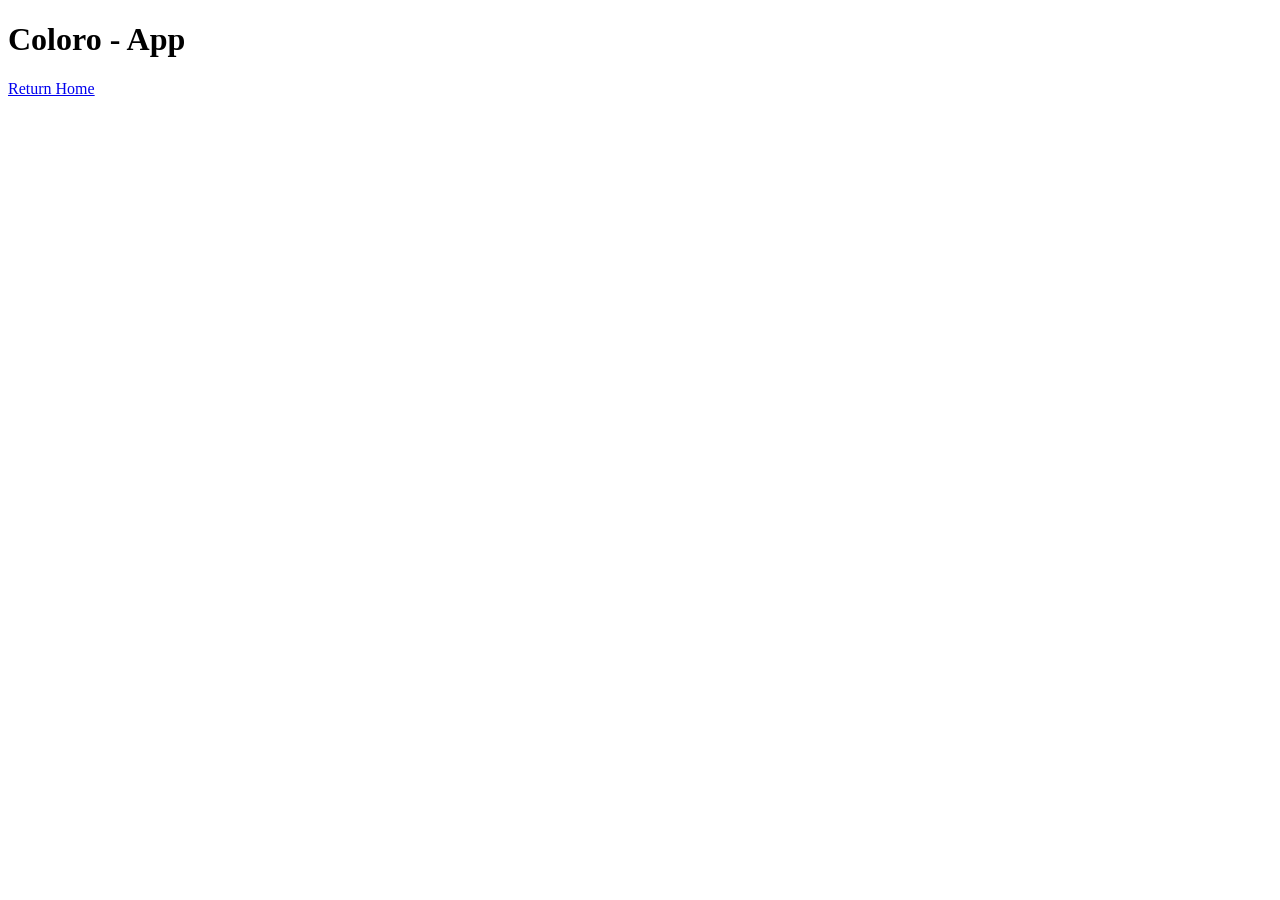
==== app.html @ 9630f3d0 "initial commit: the basic algorithms, however waiting on a rewrite to support the new color object" ====
<!DOCTYPE html>
<html lang="en">
<head>
    <meta charset="UTF-8">
    <meta name="viewport" content="width=device-width, initial-scale=1.0">
    <title>App - Coloro</title>
    <link rel="stylesheet" href="styles.css">
    <script src="./scripts/app.js" type="module"></script>
</head>
<body>
    <h1>Coloro - App</h1>
    <a href="index.html" class="button">Return Home</a>
    <div id="color-container"></div>
</body>
</html>
---- styles.css ----
#color-container {
    display: flex;
    gap: 10px;
    margin: 10px;
}

.color {
    height: 100px;
    width: 100px;
    border: 2px solid black;
}
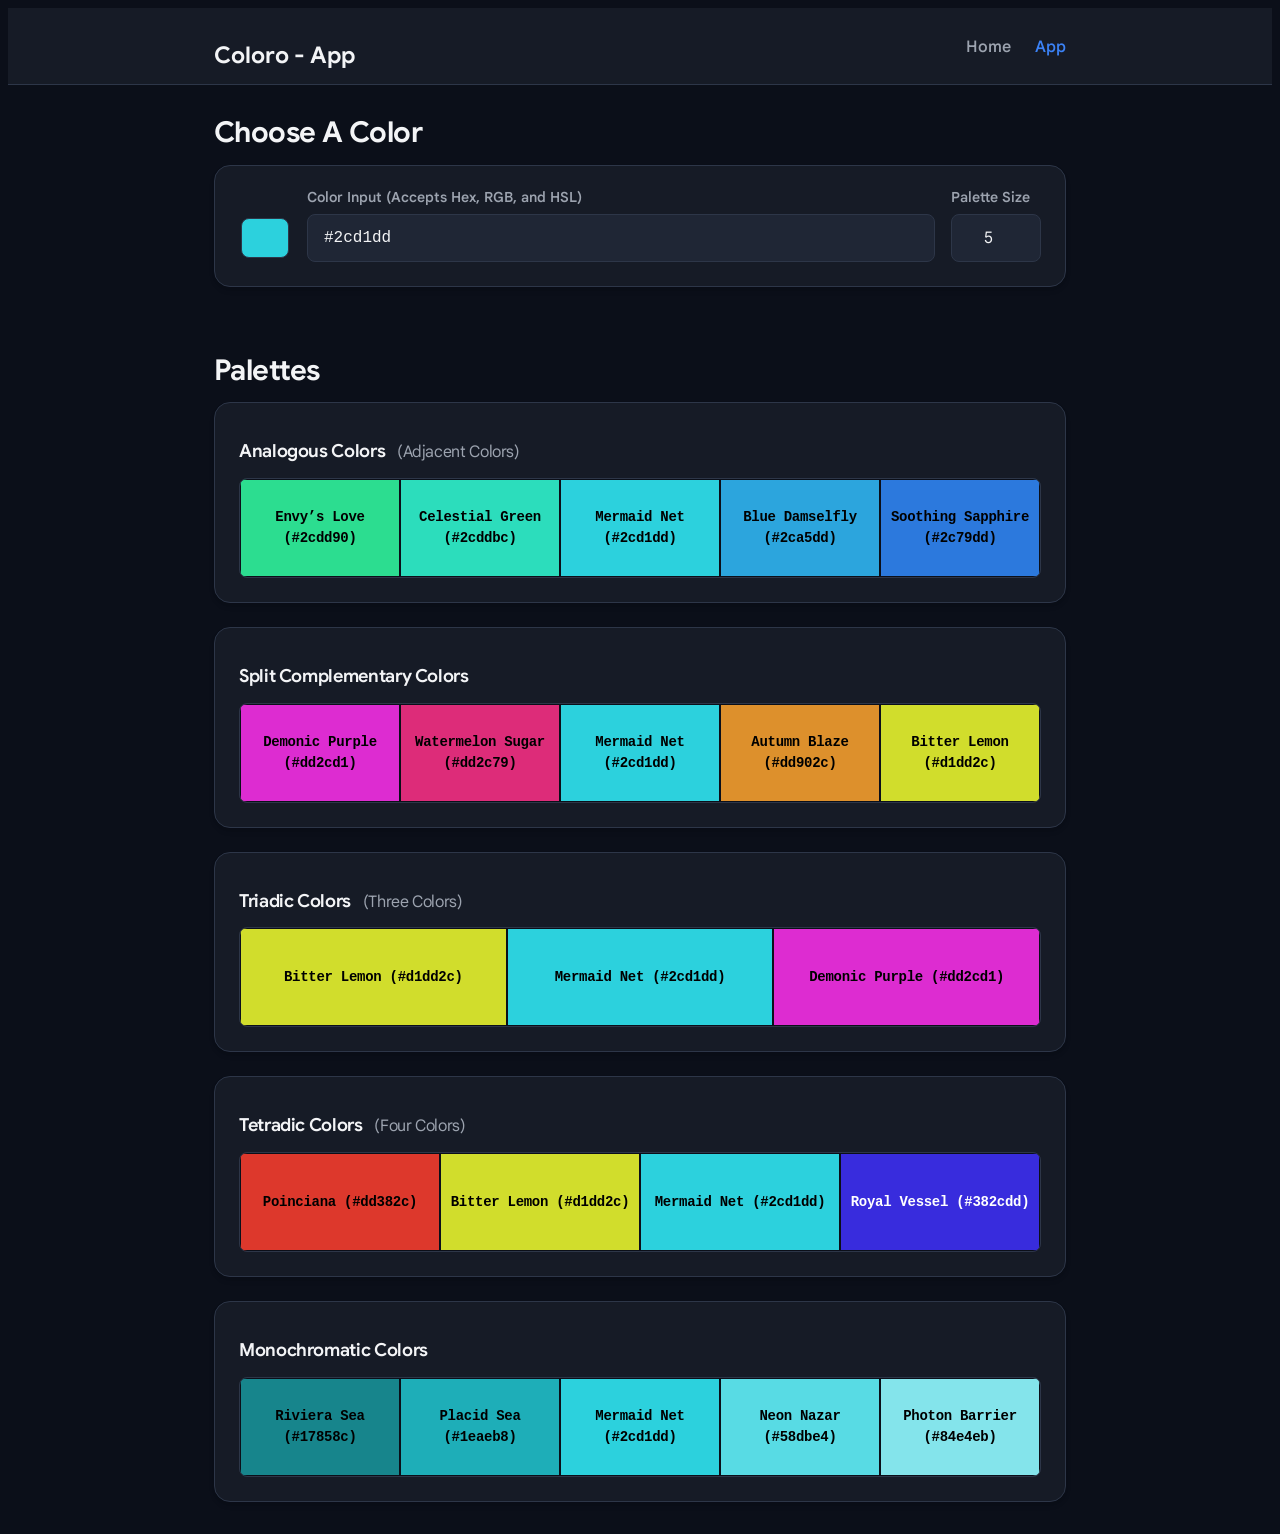
==== commit cf4557da: "Create the color object. Modify all function to be able to work with the color object directly.  Cre" ====
--- a/app.html
+++ b/app.html
@@ -4,12 +4,72 @@
     <meta charset="UTF-8">
     <meta name="viewport" content="width=device-width, initial-scale=1.0">
     <title>App - Coloro</title>
-    <link rel="stylesheet" href="styles.css">
+    <link rel="stylesheet" href="css/css-reset.css">
+    <link rel="stylesheet" href="css/styles.css">
     <script src="./scripts/app.js" type="module"></script>
 </head>
 <body>
-    <h1>Coloro - App</h1>
-    <a href="index.html" class="button">Return Home</a>
-    <div id="color-container"></div>
+    <header>
+        <nav>
+            <h1>Coloro - App</h1>
+            <ul class="nav-links">
+                <li><a href="index.html">Home</a></li>
+                <li><a href="app.html" aria-current="true">App</a></li>
+            </ul>
+        </nav>
+    </header>
+
+    <div class="wrapper">
+        <h2>Choose A Color</h2>
+
+        <div class="controls-deck">
+            <div class="picker-group">
+                <input id="color-picker" type="color" value="#2cd1dd">
+            </div>
+
+            <div class="input-container smart-field">
+                <label for="smart-color-input">Color Input (Accepts Hex, RGB, and HSL)</label>
+                <input type="text" id="smart-color-input" placeholder="Paste Hex, RGB, or HSL...">
+            </div>
+
+            <div class="input-container count-field">
+                <label for="number-of-colors">Palette Size</label>
+                <input type="number" id="number-of-colors" value="5" min="3" max="9">
+            </div>
+        </div>
+
+        <div id="message-box"></div>
+    </div>
+
+    <div class="wrapper">
+
+        <h2>Palettes</h2>
+
+        <div class="color-card">
+            <h2>Analogous Colors <span>(Adjacent Colors)</span></h2>
+            <div class="color-container" id="adjacent-container"></div>
+        </div>
+
+        <div class="color-card">
+            <h2>Split Complementary Colors</h2>
+            <div class="color-container" id="split-complementary-container"></div>
+        </div>
+
+        <div class="color-card">
+            <h2>Triadic Colors <span>(Three Colors)</span></h2>
+            <div class="color-container" id="triadic-container"></div>
+        </div>
+
+        <div class="color-card">
+            <h2>Tetradic Colors <span>(Four Colors)</span></h2>
+            <div class="color-container" id="tetradic-container"></div>
+        </div>
+
+        <div class="color-card">
+            <h2>Monochromatic Colors</h2>
+            <div class="color-container" id="monochromatic-container"></div>
+        </div>
+
+    </div>
 </body>
 </html>
--- a/css/styles.css
+++ b/css/styles.css
@@ -0,0 +1,368 @@
+@font-face {
+    font-family: "Google Sans";
+    src: local("Google Sans"),
+        url("../fonts/GoogleSans-Regular.woff2") format("woff2 supports variations"),
+        url("../fonts/GoogleSans-Regular.woff2") format("woff2-variations");
+
+    font-weight: 100 900;
+    font-style: normal;
+    font-display: swap;
+}
+
+@font-face {
+    font-family: "Google Sans";
+    src: local("Google Sans Italic"), local("Google Sans-Italic"),
+        url("../fonts/GoogleSans-Italic.woff2") format("woff2 supports variations") url("../fonts/GoogleSans-Italic.woff2") format("woff2-variations");
+
+    font-weight: 100 900;
+    font-style: italic;
+    font-display: swap;
+}
+
+:root {
+    /* ==========================================================================
+       1. THE FONT FAMILY
+       ========================================================================== */
+    --font-main: "Google Sans", -apple-system, BlinkMacSystemFont, "Segoe UI", Roboto, sans-serif;
+    --font-mono: "JetBrains Mono", "Fira Code", Ubuntu Mono, Menlo, monospace;
+
+    /* ==========================================================================
+       2. FLUID TYPOGRAPHY SCALE (Min-Max range using CSS clamp)
+       ========================================================================== */
+    /* clamp(minimum_size, fluid_preferred_value, maximum_size)
+       This automatically scales smoothly based on the screen width!
+    */
+    --text-xs: clamp(0.75rem, 0.70rem + 0.22vw, 0.875rem);
+    /* 12px - 14px */
+    --text-sm: clamp(0.875rem, 0.83rem + 0.22vw, 1.00rem);
+    /* 14px - 16px (Body small) */
+    --text-base: clamp(1.00rem, 0.96rem + 0.22vw, 1.125rem);
+    /* 16px - 18px (Standard Body) */
+    --text-md: clamp(1.25rem, 1.18rem + 0.33vw, 1.44rem);
+    /* 20px - 23px (H3 / Card titles) */
+    --text-lg: clamp(1.56rem, 1.47rem + 0.49vw, 1.80rem);
+    /* 25px - 28px (H2 / Section heads) */
+    --text-xl: clamp(1.95rem, 1.82rem + 0.70vw, 2.30rem);
+    /* 31px - 36px (H1 / Page Title) */
+    --text-xxl: clamp(2.44rem, 2.23rem + 1.05vw, 3.00rem);
+    /* 39px - 48px (Hero Displays) */
+
+    /* ==========================================================================
+       3. FONT WEIGHT AXIS (Optimized for your Variable Font!)
+       ========================================================================== */
+    --weight-light: 300;
+    --weight-normal: 400;
+    --weight-medium: 550;
+    /* Variable fonts allow exact midpoint custom weights! */
+    --weight-semibold: 650;
+    --weight-bold: 750;
+    --weight-black: 900;
+
+    /* ==========================================================================
+       4. LINE HEIGHTS (Leading)
+       ========================================================================== */
+    --leading-none: 1;
+    --leading-tight: 1.25;
+    /* For large headings */
+    --leading-snug: 1.4;
+    /* For card elements / small descriptions */
+    --leading-normal: 1.6;
+    /* For standard readable body paragraphs */
+
+    /* ==========================================================================
+       5. THE SPACING SYSTEM (8px / 0.5rem Grid Base)
+       ========================================================================== */
+    /* Excellent for padding, margins, gaps, and layouts */
+    --space-xxs: 0.25rem;
+    /* 4px   - Tight label adjustments */
+    --space-xs: 0.50rem;
+    /* 8px   - Small inner padding */
+    --space-sm: 0.75rem;
+    /* 12px  - Button horizontal padding */
+    --space-md: 1.00rem;
+    /* 16px  - Standard card inner padding / list gaps */
+    --space-lg: 1.50rem;
+    /* 24px  - Layout structure gaps */
+    --space-xl: 2.00rem;
+    /* 32px  - Form section grouping gaps */
+    --space-xxl: 3.00rem;
+    /* 48px  - Massive hero display wrappers */
+
+    /* ==========================================================================
+       6. COMPONENT DESIGN SYSTEM TOKENS
+       ========================================================================== */
+    /* Border Radii (Curves) */
+    --radius-sm: 4px;
+    --radius-md: 8px;
+    /* Perfect for your .color-card grids */
+    --radius-lg: 16px;
+    --radius-full: 9999px;
+    /* For pill buttons / badges */
+
+    /* Shadows (Depth elevations) */
+    --shadow-sm: 0 1px 2px 0 rgba(0, 0, 0, 0.05);
+    --shadow-md: 0 4px 6px -1px rgba(0, 0, 0, 0.1), 0 2px 4px -1px rgba(0, 0, 0, 0.06);
+    --shadow-lg: 0 10px 15px -3px rgba(0, 0, 0, 0.1), 0 4px 6px -2px rgba(0, 0, 0, 0.05);
+
+    /* Theme Neutrals */
+    --bg-main: #0b0f19;
+    --bg-card: #161b26;
+    --bg-input: #1f2635;
+    --border-subtle: #2d3648;
+
+    /* Theme Text */
+    --text-primary: #f3f4f6;
+    --text-secondary: #9ca3af;
+    --text-muted: #6b7280;
+
+    /* Interface Accents */
+    --brand-primary: #3b82f6;
+    --brand-hover: #1d4ed8;
+    --brand-success: #10b981;
+    --brand-warning: rgb(255, 0, 0);
+}
+
+/* ==========================================================================
+   2. GLOBAL ELEMENT BASICS
+   ========================================================================== */
+body {
+    background-color: var(--bg-main);
+    color: var(--text-primary);
+    font-family: var(--font-main);
+    font-size: var(--text-base);
+    line-height: 1.5;
+}
+
+/* Common Layout Wrapper */
+.wrapper {
+    max-width: 900px;
+    margin: 0 auto var(--space-xl) auto;
+    padding: 0 var(--space-lg);
+}
+
+h2 {
+    font-size: var(--text-lg);
+    font-weight: 750;
+    margin-bottom: var(--space-md);
+    letter-spacing: -0.02em;
+}
+
+/* ==========================================================================
+   3. HEADER & NAVIGATION
+   ========================================================================== */
+header {
+    background-color: var(--bg-card);
+    /* gives nav its own distinct structural panel layer */
+    border-bottom: 1px solid var(--border-subtle);
+    padding: var(--space-md) 0;
+    margin-bottom: var(--space-xl);
+}
+
+nav {
+    max-width: 900px;
+    margin: 0 auto;
+    padding: 0 var(--space-lg);
+    display: flex;
+    justify-content: space-between;
+    align-items: center;
+}
+
+nav h1 {
+    font-size: var(--text-md);
+    font-weight: 800;
+    color: var(--text-primary);
+}
+
+.nav-links {
+    display: flex;
+    gap: var(--space-lg);
+    list-style: none;
+    margin: 0;
+    padding: 0;
+}
+
+.nav-links a {
+    color: var(--text-secondary);
+    text-decoration: none;
+    font-size: var(--text-sm);
+    font-weight: 550;
+    transition: color 0.2s ease;
+}
+
+.nav-links a:hover,
+.nav-links a[aria-current="true"] {
+    color: var(--brand-primary);
+}
+
+/* ==========================================================================
+   4. CONTROL DECK (INPUTS ZONE)
+   ========================================================================== */
+/* Side-by-side Layout for Picker and Input Text Box */
+.controls-deck {
+    display: flex;
+    align-items: flex-end;
+    /* 🌟 Lines up bottoms of inputs perfectly! */
+    gap: var(--space-md);
+    background-color: var(--bg-card);
+    border: 1px solid var(--border-subtle);
+    padding: var(--space-lg);
+    border-radius: var(--radius-lg);
+    box-shadow: var(--shadow-md);
+    margin-bottom: var(--space-sm);
+}
+
+/* Color Picker Adjustments */
+.picker-group {
+    display: flex;
+    flex-direction: column;
+}
+
+#color-picker {
+    -webkit-appearance: none;
+    -moz-appearance: none;
+    appearance: none;
+    width: 52px;
+    height: 48px;
+    background: transparent;
+    border: none;
+    cursor: pointer;
+    margin: 0;
+    padding: 0;
+}
+
+#color-picker::-webkit-color-swatch {
+    border: 1px solid var(--border-subtle);
+    border-radius: var(--radius-md);
+}
+
+/* Input Fields Containers */
+.input-container {
+    display: flex;
+    flex-direction: column;
+}
+
+.input-container label {
+    font-size: var(--text-xs);
+    color: var(--text-secondary);
+    margin-bottom: var(--space-xs);
+    /* space between input field and label */
+    font-weight: 600;
+}
+
+/* Dynamic width sizes for clean balance */
+.smart-field {
+    flex-grow: 1;
+    /* lets the paste box expand to fill open spaces elegantly */
+}
+
+#smart-color-input {
+    width: 100%;
+    /* fills its flex layout block container */
+    font-family: var(--font-mono);
+}
+
+.count-field {
+    flex-shrink: 0;
+}
+
+input[type="text"],
+input[type="number"] {
+    background-color: var(--bg-input);
+    border: 1px solid var(--border-subtle);
+    border-radius: var(--radius-md);
+    color: var(--text-primary);
+    padding: 0 var(--space-md);
+    font-size: var(--text-sm);
+    font-family: var(--font-main);
+    height: 48px;
+    box-sizing: border-box;
+    transition: border-color 0.2s ease, box-shadow 0.2s ease;
+}
+
+input[type="number"] {
+    width: 90px;
+    text-align: center;
+}
+
+input:focus {
+    outline: none;
+    border-color: var(--brand-primary);
+    box-shadow: 0 0 0 3px rgba(59, 130, 246, 0.15);
+    /* clean subtle developer glow */
+}
+
+/* Warning/Message Box styling */
+#message-box {
+    font-size: var(--text-sm);
+    color: var(--brand-warning);
+    font-weight: 550;
+    margin-top: var(--space-xs);
+    min-height: 1.5em;
+    /* Stops layout shifting when empty */
+}
+
+/* ==========================================================================
+   5. PALETTES CANVAS (ROW CONFIGURATIONS)
+   ========================================================================== */
+.color-card {
+    background-color: var(--bg-card);
+    border: 1px solid var(--border-subtle);
+    border-radius: var(--radius-lg);
+    padding: var(--space-lg);
+    margin-bottom: var(--space-lg);
+    box-shadow: var(--shadow-md);
+}
+
+.color-card h2 {
+    font-size: var(--text-base);
+    font-weight: 650;
+    margin-bottom: var(--space-md);
+    color: var(--text-primary);
+}
+
+.color-card h2 span {
+    font-weight: 400;
+    color: var(--text-secondary);
+    font-size: var(--text-sm);
+    margin-left: var(--space-xs);
+}
+
+/* The Swatch Grid Layout Row */
+.color-container {
+    display: flex;
+    width: 100%;
+    height: 100px;
+    border-radius: var(--radius-md);
+    overflow: hidden;
+    /* crops color edges inside nicely */
+    border: 1px solid var(--border-subtle);
+}
+
+/* Individual Color Cards generated via JS */
+.color-swatch {
+    flex: 1;
+    /* Makes swatches flex out evenly no matter if count is 3, 5, or 7! */
+    border: 1px solid var(--bg-main);
+    display: flex;
+    align-items: center;
+    justify-content: center;
+    padding: var(--space-xs);
+    text-align: center;
+    box-sizing: border-box;
+    transition: flex-grow 0.2s cubic-bezier(0.4, 0, 0.2, 1);
+}
+
+/* Subtle expand animation on mouse hover */
+.color-swatch:hover {
+    flex-grow: 1.4;
+}
+
+/* Meta Data code label inside swatch */
+.color-swatch span {
+    font-family: var(--font-mono);
+    font-size: var(--text-xs);
+    font-weight: 700;
+    letter-spacing: -0.02em;
+    user-select: all;
+    /* Allows developer to click once to highlight code text! */
+}
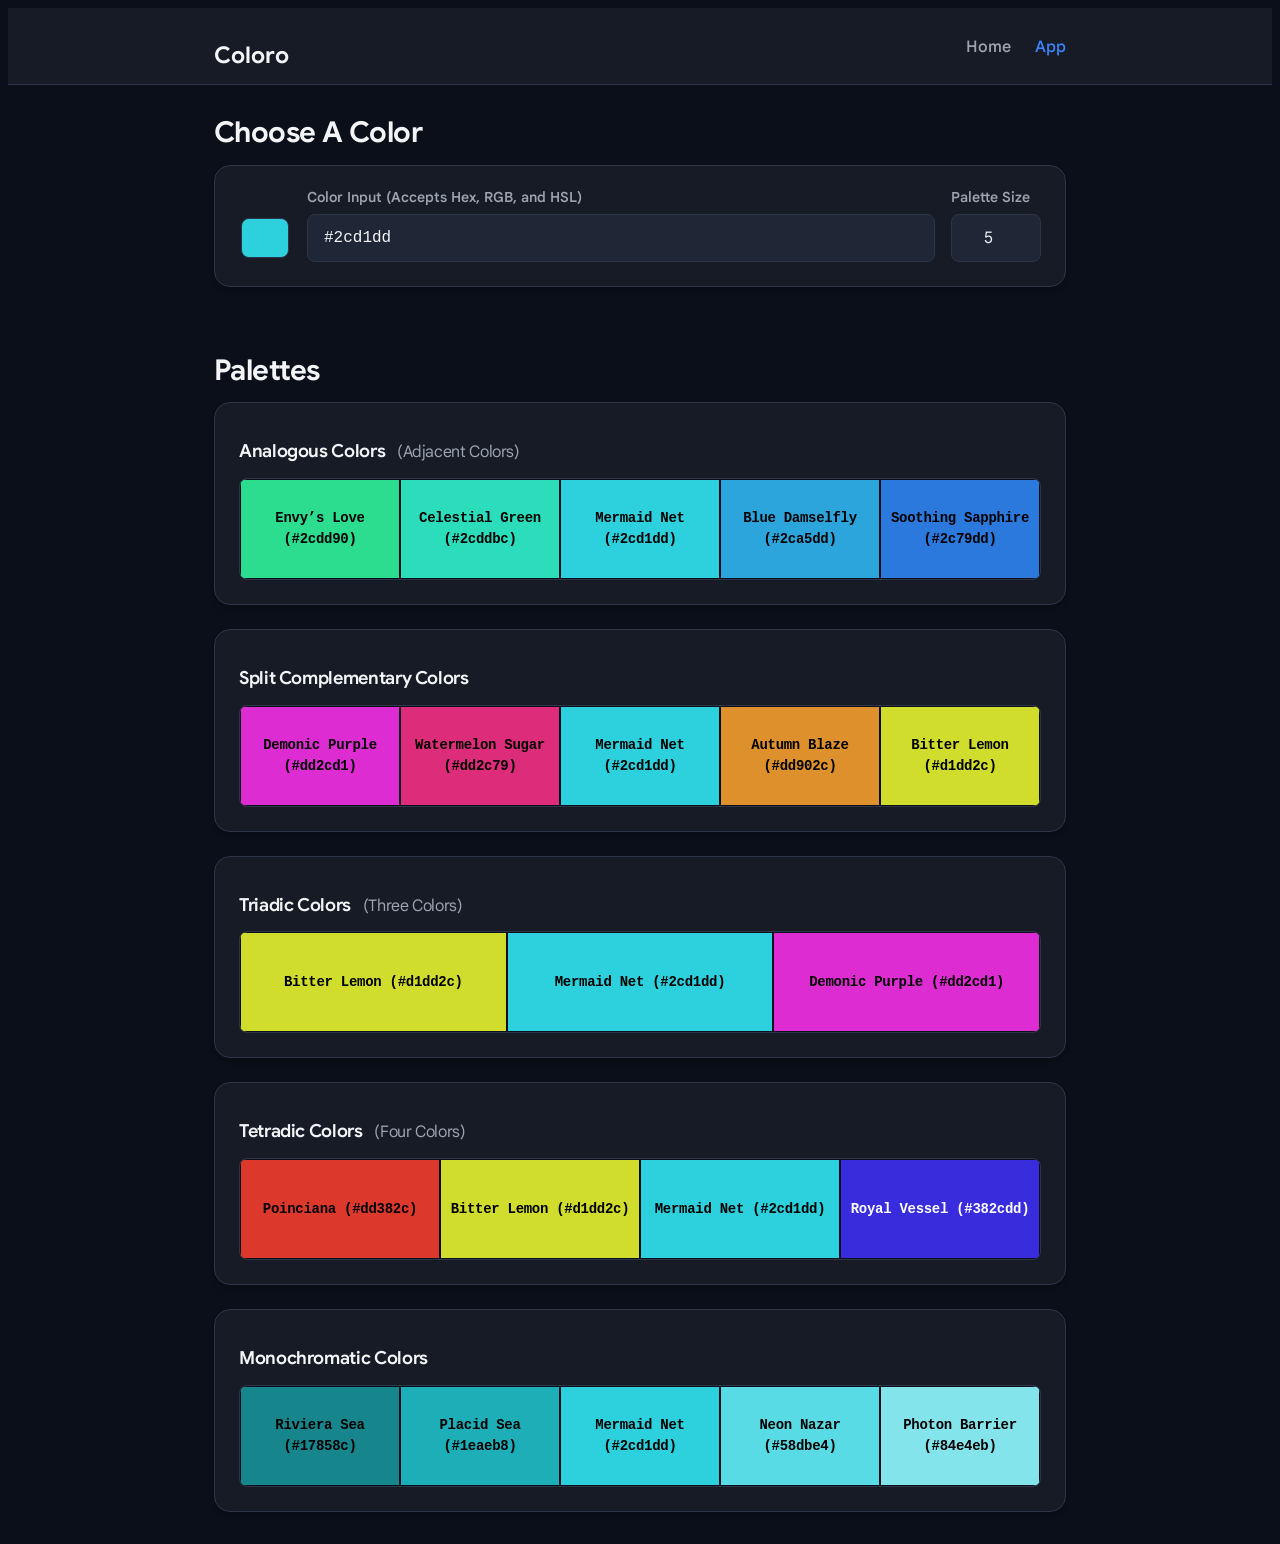
==== commit 2f997bf0: "Add landing page HTML and css" ====
--- a/app.html
+++ b/app.html
@@ -3,7 +3,7 @@
 <head>
     <meta charset="UTF-8">
     <meta name="viewport" content="width=device-width, initial-scale=1.0">
-    <title>App - Coloro</title>
+    <title>Coloro - App</title>
     <link rel="stylesheet" href="css/css-reset.css">
     <link rel="stylesheet" href="css/styles.css">
     <script src="./scripts/app.js" type="module"></script>
@@ -11,7 +11,7 @@
 <body>
     <header>
         <nav>
-            <h1>Coloro - App</h1>
+            <h1>Coloro</h1>
             <ul class="nav-links">
                 <li><a href="index.html">Home</a></li>
                 <li><a href="app.html" aria-current="true">App</a></li>
@@ -34,7 +34,7 @@
 
             <div class="input-container count-field">
                 <label for="number-of-colors">Palette Size</label>
-                <input type="number" id="number-of-colors" value="5" min="3" max="9">
+                <input type="number" id="number-of-colors" value="5" min="3" max="15">
             </div>
         </div>
 
--- a/css/styles.css
+++ b/css/styles.css
@@ -330,8 +330,9 @@
 /* The Swatch Grid Layout Row */
 .color-container {
     display: flex;
+    flex-wrap: wrap;
     width: 100%;
-    height: 100px;
+    min-height: 100px;
     border-radius: var(--radius-md);
     overflow: hidden;
     /* crops color edges inside nicely */
@@ -341,6 +342,8 @@
 /* Individual Color Cards generated via JS */
 .color-swatch {
     flex: 1;
+    height: 100px;
+    /* 🌟 Ensure rows maintain a consistent height when wrapped */
     /* Makes swatches flex out evenly no matter if count is 3, 5, or 7! */
     border: 1px solid var(--bg-main);
     display: flex;
@@ -365,4 +368,228 @@
     letter-spacing: -0.02em;
     user-select: all;
     /* Allows developer to click once to highlight code text! */
+}
+
+/* ==========================================================================
+   7. LANDING PAGE SPECIFIC HERO LAYOUT
+   ========================================================================== */
+.hero-wrapper {
+    max-width: 900px;
+    margin: var(--space-xl) auto calc(var(--space-xl) * 2) auto;
+    padding: 0 var(--space-lg);
+    display: grid;
+    grid-template-columns: 1.2fr 0.8fr;
+    /* Splits side-by-side on desktop */
+    gap: var(--space-xl);
+    align-items: center;
+}
+
+/* If screen is mobile size, stack them vertically */
+@media (max-width: 768px) {
+    .hero-wrapper {
+        grid-template-columns: 1fr;
+        text-align: center;
+        margin-top: var(--space-lg);
+    }
+}
+
+.hero-content {
+    display: flex;
+    flex-direction: column;
+    align-items: flex-start;
+}
+
+@media (max-width: 768px) {
+    .hero-content {
+        align-items: center;
+    }
+}
+
+.badge {
+    background-color: var(--bg-input);
+    border: 1px solid var(--border-subtle);
+    color: var(--brand-primary);
+    font-size: var(--text-xs);
+    font-weight: 600;
+    padding: var(--space-xxs) var(--space-sm);
+    border-radius: var(--radius-full);
+    margin-bottom: var(--space-md);
+}
+
+.hero-title {
+    font-size: var(--text-xl);
+    font-weight: 900;
+    line-height: var(--leading-tight);
+    margin-bottom: var(--space-md);
+    letter-spacing: -0.03em;
+    background: linear-gradient(135deg, #ffffff 60%, var(--text-secondary));
+    -webkit-background-clip: text;
+    -webkit-text-fill-color: transparent;
+}
+
+.hero-subtitle {
+    font-size: var(--text-base);
+    color: var(--text-secondary);
+    line-height: var(--leading-normal);
+    margin-bottom: var(--space-lg);
+}
+
+/* Button Group Alignment */
+.cta-group {
+    display: flex;
+    gap: var(--space-md);
+}
+
+.button {
+    display: inline-flex;
+    align-items: center;
+    justify-content: center;
+    height: 48px;
+    padding: 0 var(--space-lg);
+    font-size: var(--text-sm);
+    font-weight: 600;
+    border-radius: var(--radius-md);
+    text-decoration: none;
+    box-sizing: border-box;
+    transition: all 0.2s ease;
+}
+
+.primary-btn {
+    background-color: var(--brand-primary);
+    color: #ffffff;
+    box-shadow: 0 4px 14px rgba(59, 130, 246, 0.3);
+}
+
+.primary-btn:hover {
+    background-color: var(--brand-hover);
+    transform: translateY(-1px);
+}
+
+.secondary-btn {
+    background-color: transparent;
+    border: 1px solid var(--border-subtle);
+    color: var(--text-primary);
+}
+
+.secondary-btn:hover {
+    background-color: var(--bg-input);
+    border-color: var(--text-muted);
+}
+
+/* ==========================================================================
+   8. HERO DECORATIVE VISUAL MOCKUP
+   ========================================================================== */
+.hero-visual {
+    display: flex;
+    justify-content: center;
+}
+
+.mockup-frame {
+    background-color: var(--bg-card);
+    border: 1px solid var(--border-subtle);
+    border-radius: var(--radius-lg);
+    width: 100%;
+    max-width: 320px;
+    box-shadow: var(--shadow-lg), 0 20px 40px rgba(0, 0, 0, 0.4);
+    overflow: hidden;
+}
+
+.mockup-header {
+    background-color: rgba(255, 255, 255, 0.03);
+    border-bottom: 1px solid var(--border-subtle);
+    padding: var(--space-sm);
+    display: flex;
+    gap: 6px;
+}
+
+.dot {
+    width: 8px;
+    height: 8px;
+    border-radius: 50%;
+    opacity: 0.5;
+}
+
+.red {
+    background-color: #ef4444;
+}
+
+.yellow {
+    background-color: #eab308;
+}
+
+.green {
+    background-color: #22c55e;
+}
+
+.mockup-body {
+    padding: var(--space-lg);
+}
+
+.mockup-row {
+    display: flex;
+    flex-direction: column;
+    gap: var(--space-sm);
+}
+
+.swatch-pill {
+    height: 36px;
+    border-radius: var(--radius-md);
+    border: 1px solid rgba(255, 255, 255, 0.1);
+}
+
+/* ==========================================================================
+   9. BOTTOM THREE-COLUMN FEATURES FEATURE-GRID
+   ========================================================================== */
+.features-grid {
+    display: grid;
+    grid-template-columns: repeat(auto-fit, minmax(240px, 1fr));
+    gap: var(--space-lg);
+    border-top: 1px solid var(--border-subtle);
+    padding-top: var(--space-xl);
+}
+
+.feature-card {
+    background-color: rgba(22, 27, 38, 0.4);
+    /* subtle see-through overlay */
+    padding: var(--space-md);
+    border-radius: var(--radius-md);
+}
+
+.feature-card h3 {
+    font-size: var(--text-sm);
+    font-weight: 700;
+    margin-bottom: var(--space-xs);
+    color: var(--brand-primary);
+}
+
+.feature-card p {
+    font-size: var(--text-xs);
+    color: var(--text-secondary);
+    line-height: 1.6;
+}
+
+/* Update your mockup swatch preview colors with these ultra-bright, high-contrast neons */
+
+.swatch-pill:nth-child(1) {
+    background: #00f2fe;
+    /* Cyber Neon Cyan */
+    box-shadow: 0 0 20px rgba(0, 242, 254, 0.4);
+}
+
+.swatch-pill:nth-child(2) {
+    background: #fe019a;
+    /* Hot Neon Pink */
+    box-shadow: 0 0 20px rgba(254, 1, 154, 0.4);
+}
+
+.swatch-pill:nth-child(3) {
+    background: #7b2ff7;
+    /* Electric Purple */
+    box-shadow: 0 0 20px rgba(123, 47, 247, 0.4);
+}
+
+.swatch-pill:nth-child(4) {
+    background: #00ff66;
+    /* Radioactive Neon Green */
+    box-shadow: 0 0 20px rgba(0, 255, 102, 0.4);
 }
